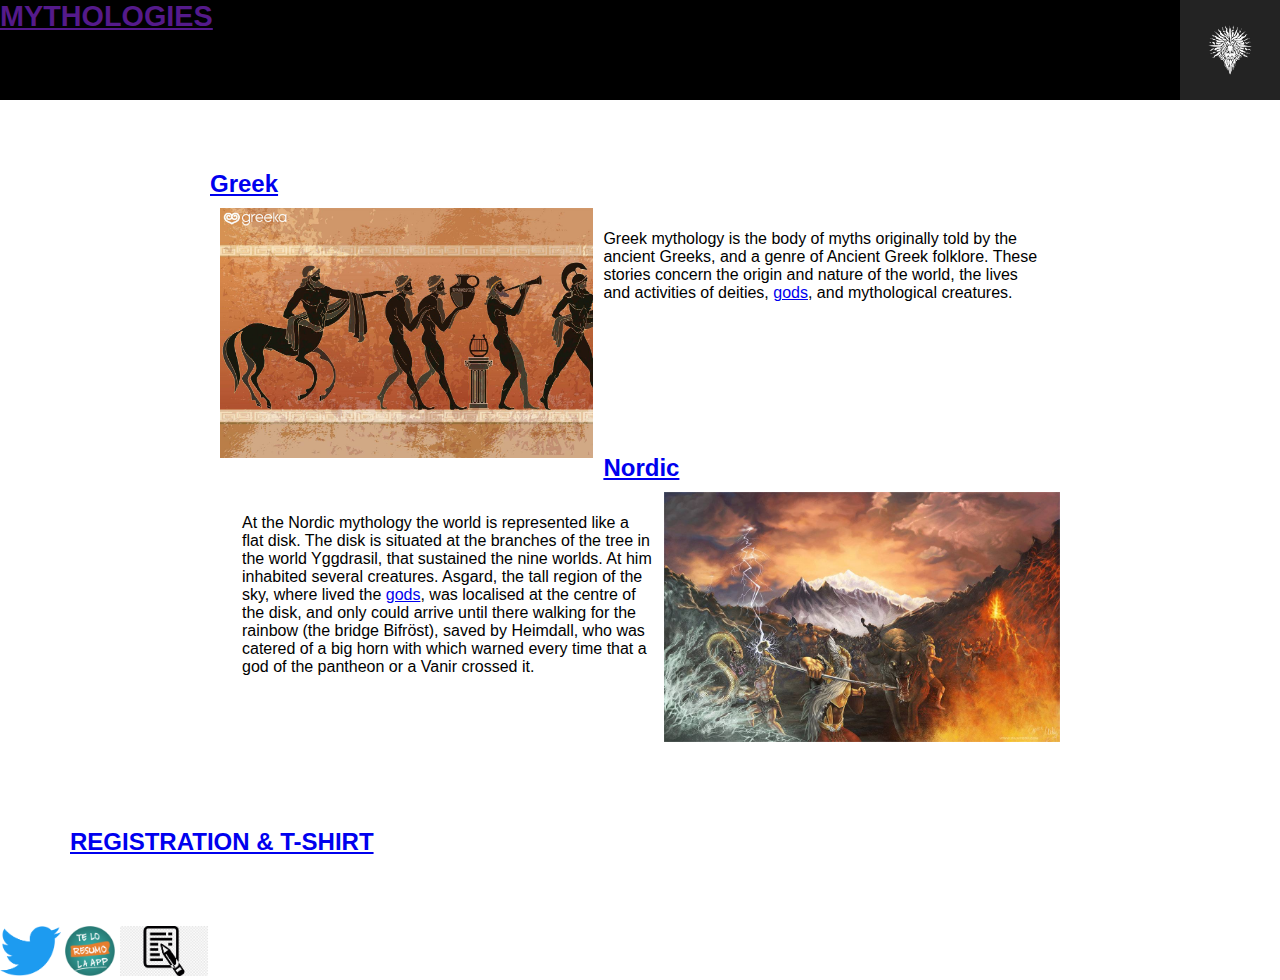
==== index.html @ 2fb1e30f "hola" ====
<!DOCTYPE html>
<html lang="en">

<head>
    <meta charset="utf-8">
    <title>MYTHOLOGIES</title>
    <link href="CSS/style.css" type="text/css" rel="stylesheet">
</head>

<body>
    <header>
        <h1><a href="">MYTHOLOGIES</a></h1>
        <img src="IMAGES/logo.jpg" class="logo">
    </header>
    <article>
        <section>
            <h2><a href="GREEK/greek.html">Greek</a></h2>
            
            <img src="IMAGES/indexGreek.jpg" class="imagesIndexGreek">
            
            <p>Greek mythology is the body of myths originally told by the ancient Greeks, and a genre of Ancient Greek
                folklore. These stories concern the origin and nature of the world, the lives and activities of deities,
                <a href="GREEK/godsGreek.html">gods</a>, and mythological creatures.
        </section>
        <section>
            <h2><a href="NORDIC/nordic.html">Nordic</a></h2>

            <img src="IMAGES/indexNordic.jpg" class="imagesIndexNordic">
            <p>At the Nordic mythology the world is represented like a flat disk. The disk is situated at the branches
                of the tree in the world Yggdrasil, that sustained the nine worlds. At him inhabited several creatures.
                Asgard, the tall region of the sky, where lived the <a href="NORDIC/godsNordic.html">gods</a>, was
                localised at the centre of the disk, and
                only could arrive until there walking for the rainbow (the bridge Bifröst), saved by Heimdall, who was
                catered of a big horn with which warned every time that a god of the pantheon or a Vanir crossed it.</p>
        </section>       
    </article>
    <section>
        <h2><a href="registration.html">REGISTRATION & T-SHIRT</a></h2>
        
    </section>
    <footer>
            <img src="IMAGES/twiterColaborador.jpg" class="fotosColab">
            <img src="IMAGES/teloresumoColaborador.png" class="fotosColab">
            <img src="IMAGES/escrituraColaborador.png" class="fotosColab">
    </footer>
</body>

</html>
---- CSS/style.css ----
*{
    margin: 0;
    padding: 0;
}

body{
    margin: 0 auto;
    font-family: 'Roboto', sans-serif;
}
p{
    padding: 15px;
    margin: 17px;
}


nav a{
    text-decoration: none;
}


ul{
    list-style: none;
}

h1{
    font-size: 1.8rem;
    text-align: center; 
    display: inline-block;
}

  
header img {
    height: 40px;
  
  }
header{
    background-color: black;
    height: 100px;
}
.logo{
    float: right;
    height: 100px;
}

.imagesIndexGreek{
    height: 250px;
    float: left;
    padding: 10px;
}

.imagesIndexNordic{
    height: 250px;
    float: right;
    padding: 10px;
}

.fotosColab{
    height: 50px;
}

.greekphoto{
    height: 250px;
}

.godsgreeks{
    height: 500px;
    padding: 10px;
}

.nordicphoto{
    height: 250px;
}

.godsnordic{
    height: 250px;
}

article{
    width: 1000px;
    margin: 0 auto;
}

section{
    margin: 20px;
    padding: 50px;
}
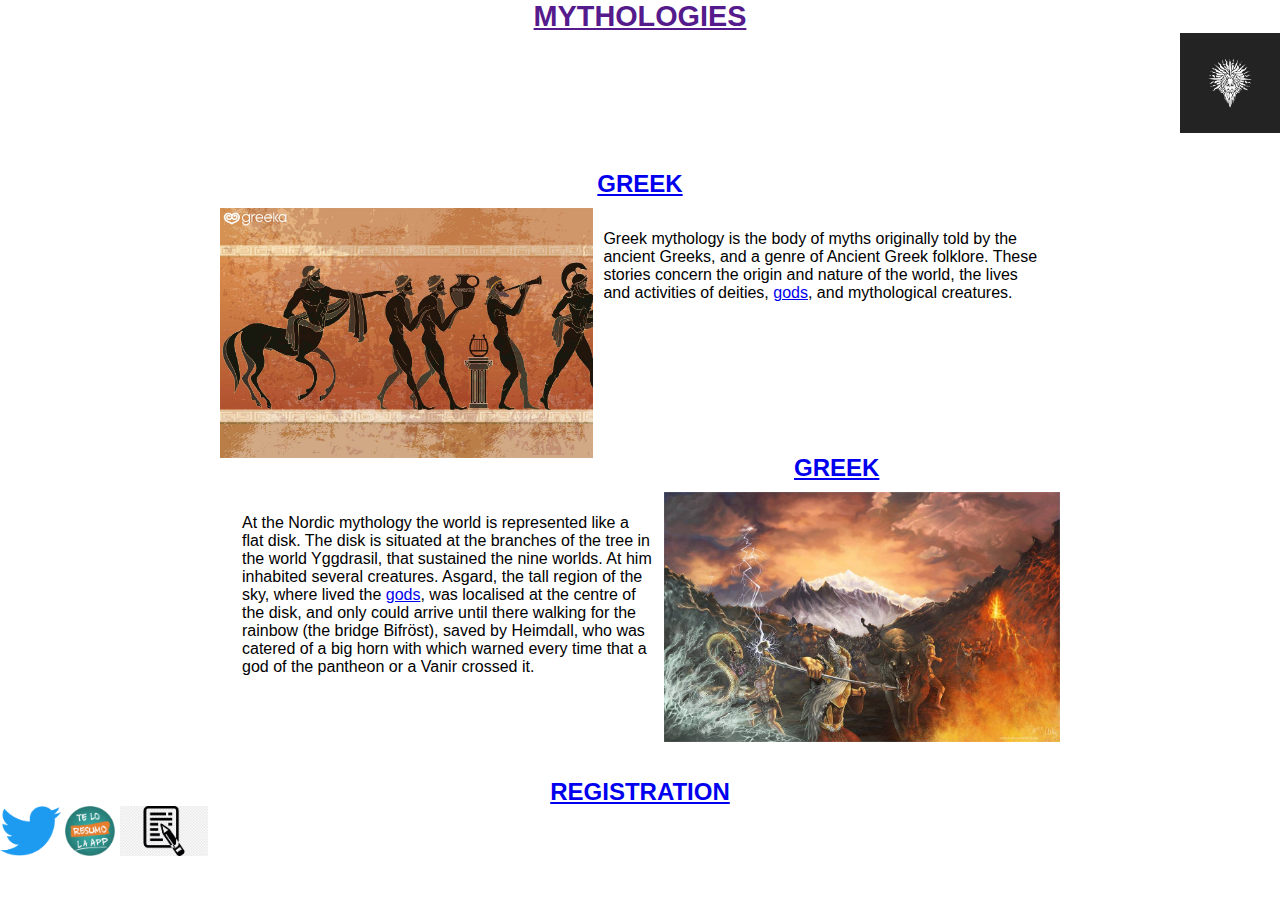
==== commit 5d8f5b70: "hola" ====
--- a/index.html
+++ b/index.html
@@ -14,7 +14,7 @@
     </header>
     <article>
         <section>
-            <h2><a href="GREEK/greek.html">Greek</a></h2>
+            <h2><a href="GREEK/greek.html">GREEK</a></h2>
             
             <img src="IMAGES/indexGreek.jpg" class="imagesIndexGreek">
             
@@ -23,7 +23,7 @@
                 <a href="GREEK/godsGreek.html">gods</a>, and mythological creatures.
         </section>
         <section>
-            <h2><a href="NORDIC/nordic.html">Nordic</a></h2>
+            <h2><a href="NORDIC/nordic.html" class="nordic">GREEK</a></h2>
 
             <img src="IMAGES/indexNordic.jpg" class="imagesIndexNordic">
             <p>At the Nordic mythology the world is represented like a flat disk. The disk is situated at the branches
@@ -34,11 +34,9 @@
                 catered of a big horn with which warned every time that a god of the pantheon or a Vanir crossed it.</p>
         </section>       
     </article>
-    <section>
-        <h2><a href="registration.html">REGISTRATION & T-SHIRT</a></h2>
-        
-    </section>
     <footer>
+        <h2><a href="registration.html">REGISTRATION</a></h2>
+
             <img src="IMAGES/twiterColaborador.jpg" class="fotosColab">
             <img src="IMAGES/teloresumoColaborador.png" class="fotosColab">
             <img src="IMAGES/escrituraColaborador.png" class="fotosColab">
--- a/CSS/style.css
+++ b/CSS/style.css
@@ -25,18 +25,39 @@
 h1{
     font-size: 1.8rem;
     text-align: center; 
-    display: inline-block;
 }
 
-  
-header img {
-    height: 40px;
-  
-  }
 header{
-    background-color: black;
     height: 100px;
 }
+
+header h1{
+    text-align: center;
+}
+
+nav {
+    text-align: center;
+    background-color: #000;
+    padding: .5em;
+  }
+  nav li{
+    display: inline;
+    padding: 150px;
+  }
+
+  nav a {
+    color: #fff;
+    text-decoration: none;
+  }
+
+.div-image-fondo-nordic{
+    background-image: url(../IMAGES/fondonordic.jpeg);
+}
+
+.div-image-fondo-greek{
+    background-image: url(../IMAGES/fondogreek.jpeg);
+}
+
 .logo{
     float: right;
     height: 100px;
@@ -75,6 +96,10 @@
     height: 250px;
 }
 
+h2{
+    text-align: center;
+}
+
 article{
     width: 1000px;
     margin: 0 auto;
@@ -83,4 +108,4 @@
 section{
     margin: 20px;
     padding: 50px;
-}
+}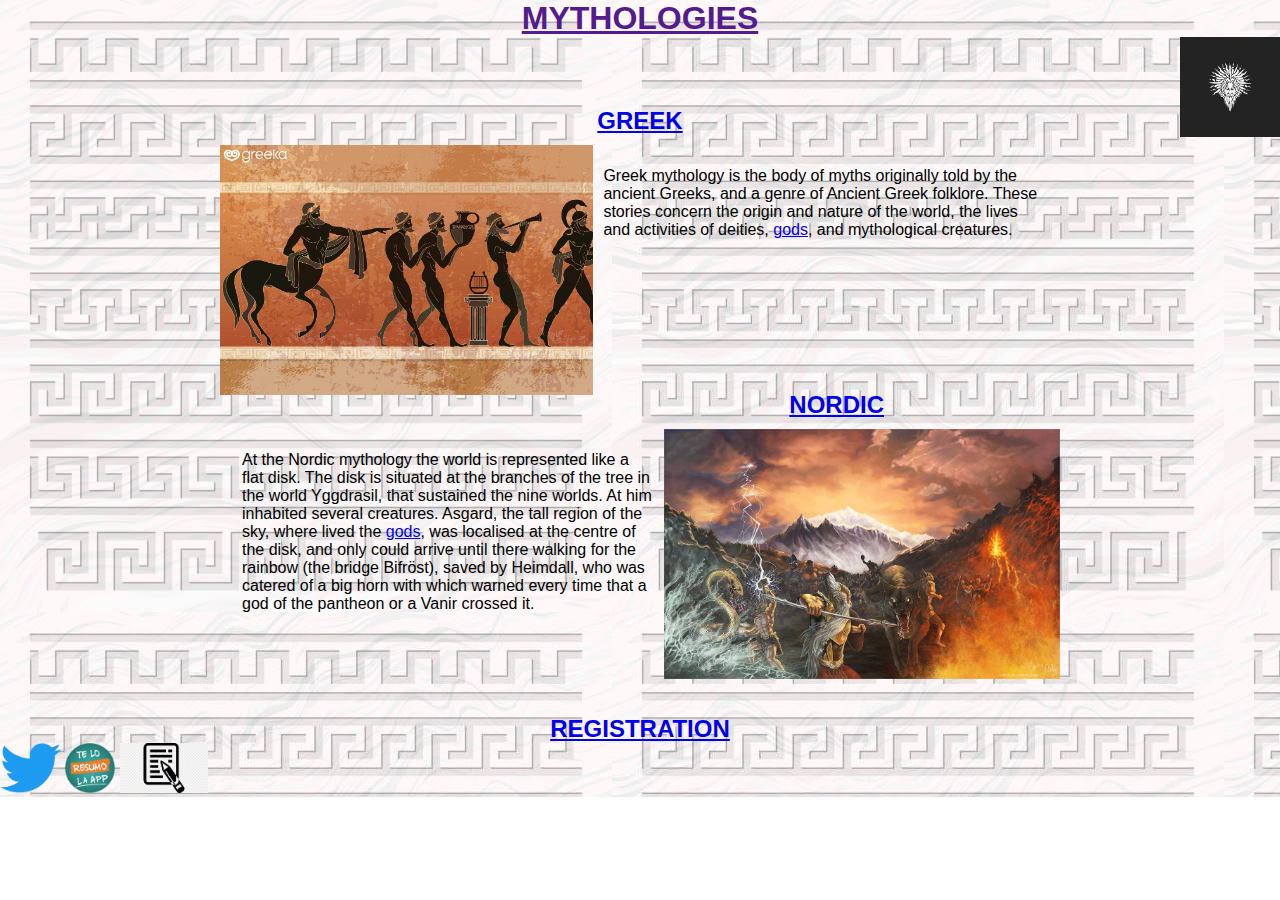
==== commit 2e9577eb: "hola" ====
--- a/index.html
+++ b/index.html
@@ -8,6 +8,7 @@
 </head>
 
 <body>
+    <div class="div-image-fondo-todo">
     <header>
         <h1><a href="">MYTHOLOGIES</a></h1>
         <img src="IMAGES/logo.jpg" class="logo">
@@ -23,7 +24,7 @@
                 <a href="GREEK/godsGreek.html">gods</a>, and mythological creatures.
         </section>
         <section>
-            <h2><a href="NORDIC/nordic.html" class="nordic">GREEK</a></h2>
+            <h2><a href="NORDIC/nordic.html" class="nordic">NORDIC</a></h2>
 
             <img src="IMAGES/indexNordic.jpg" class="imagesIndexNordic">
             <p>At the Nordic mythology the world is represented like a flat disk. The disk is situated at the branches
@@ -41,6 +42,7 @@
             <img src="IMAGES/teloresumoColaborador.png" class="fotosColab">
             <img src="IMAGES/escrituraColaborador.png" class="fotosColab">
     </footer>
+    </div>
 </body>
 
 </html>--- a/CSS/style.css
+++ b/CSS/style.css
@@ -4,14 +4,13 @@
 }
 
 body{
-    margin: 0 auto;
     font-family: 'Roboto', sans-serif;
 }
+
 p{
     padding: 15px;
     margin: 17px;
 }
-
 
 nav a{
     text-decoration: none;
@@ -23,38 +22,41 @@
 }
 
 h1{
-    font-size: 1.8rem;
     text-align: center; 
 }
 
-header{
-    height: 100px;
-}
 
 header h1{
     text-align: center;
 }
 
 nav {
+    font-size: 1.3rem;
     text-align: center;
-    background-color: #000;
     padding: .5em;
-  }
-  nav li{
+    margin:  5px 170px;
+
+}
+
+nav li{
     display: inline;
-    padding: 150px;
-  }
+    padding: 20px 100px;
+}
 
-  nav a {
-    color: #fff;
-    text-decoration: none;
-  }
+nav a {
+    color: black;
+    text-decoration: solid;
+}
 
 .div-image-fondo-nordic{
     background-image: url(../IMAGES/fondonordic.jpeg);
 }
 
 .div-image-fondo-greek{
+    background-image: url(../IMAGES/fondogreek.jpeg);
+}
+
+.div-image-fondo-todo{
     background-image: url(../IMAGES/fondogreek.jpeg);
 }
 
@@ -80,20 +82,32 @@
 }
 
 .greekphoto{
-    height: 250px;
+    height: 280px;
+    display: block;
+    margin-left: auto;
+    margin-right: auto;
 }
 
 .godsgreeks{
     height: 500px;
-    padding: 10px;
+    padding: 30px;
+    display: block;
+    margin-left: auto;
+    margin-right: auto;
 }
 
 .nordicphoto{
-    height: 250px;
+    height: 280px;
+    display: block;
+    margin-left: auto;
+    margin-right: auto;
 }
 
 .godsnordic{
     height: 250px;
+    display: block;
+    margin-left: auto;
+    margin-right: auto;
 }
 
 h2{
@@ -108,4 +122,38 @@
 section{
     margin: 20px;
     padding: 50px;
+}
+
+.fondonordic{
+    background-color: #fff;
+}
+
+table, th, td{
+    text-align: center;
+    border-collapse: collapse;
+    border: 2px solid;
+}
+
+th{
+    padding: 10px 10px;
+    padding-bottom: 12px;
+    background-color: #f5f36f98;
+}
+
+td{
+    padding: 7px 7px;
+    padding-bottom: 12px;
+    background-color:#f02b5cb2;
+}
+
+table{
+    float: center;
+}
+
+.hellenicname{
+    background-color: #e05947b2;
+}
+
+.attribution{
+    background-color: #ff000088;
 }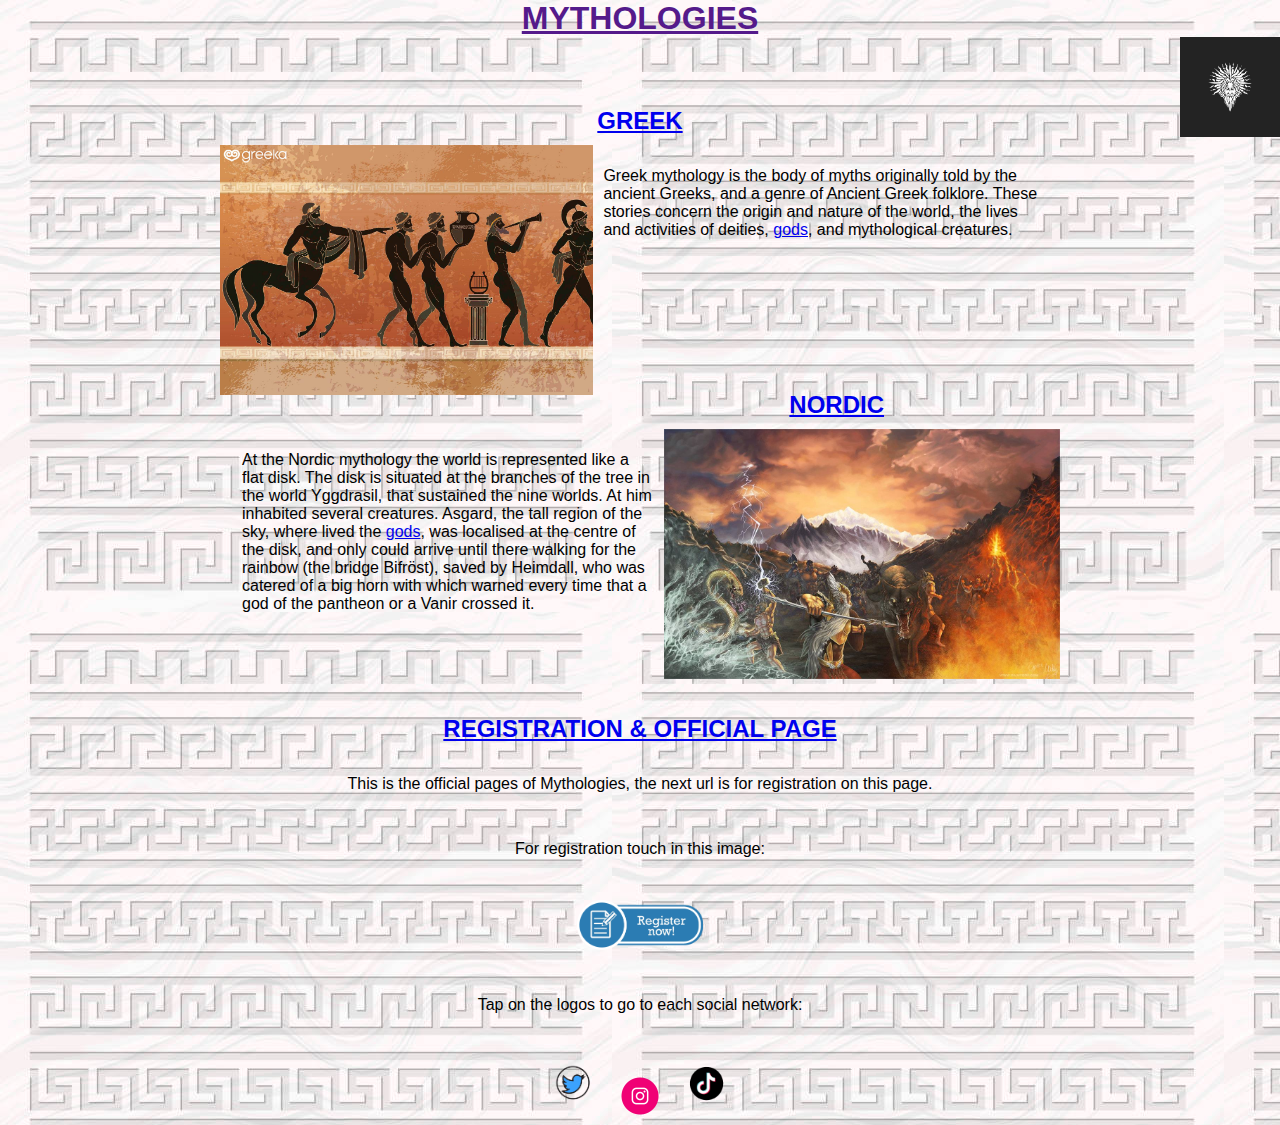
==== commit f994c230: "hola" ====
--- a/index.html
+++ b/index.html
@@ -9,40 +9,51 @@
 
 <body>
     <div class="div-image-fondo-todo">
-    <header>
-        <h1><a href="">MYTHOLOGIES</a></h1>
-        <img src="IMAGES/logo.jpg" class="logo">
-    </header>
-    <article>
-        <section>
-            <h2><a href="GREEK/greek.html">GREEK</a></h2>
-            
-            <img src="IMAGES/indexGreek.jpg" class="imagesIndexGreek">
-            
-            <p>Greek mythology is the body of myths originally told by the ancient Greeks, and a genre of Ancient Greek
-                folklore. These stories concern the origin and nature of the world, the lives and activities of deities,
-                <a href="GREEK/godsGreek.html">gods</a>, and mythological creatures.
-        </section>
-        <section>
-            <h2><a href="NORDIC/nordic.html" class="nordic">NORDIC</a></h2>
+        <header>
+            <h1><a href="">MYTHOLOGIES</a></h1>
+            <img src="IMAGES/logo.jpg" class="logo">
+        </header>
+        <article>
+            <section>
+                <h2><a href="GREEK/greek.html">GREEK</a></h2>
 
-            <img src="IMAGES/indexNordic.jpg" class="imagesIndexNordic">
-            <p>At the Nordic mythology the world is represented like a flat disk. The disk is situated at the branches
-                of the tree in the world Yggdrasil, that sustained the nine worlds. At him inhabited several creatures.
-                Asgard, the tall region of the sky, where lived the <a href="NORDIC/godsNordic.html">gods</a>, was
-                localised at the centre of the disk, and
-                only could arrive until there walking for the rainbow (the bridge Bifröst), saved by Heimdall, who was
-                catered of a big horn with which warned every time that a god of the pantheon or a Vanir crossed it.</p>
-        </section>       
-    </article>
-    <footer>
-        <h2><a href="registration.html">REGISTRATION</a></h2>
+                <img src="IMAGES/indexGreek.jpg" class="imagesIndexGreek">
 
-            <img src="IMAGES/twiterColaborador.jpg" class="fotosColab">
-            <img src="IMAGES/teloresumoColaborador.png" class="fotosColab">
-            <img src="IMAGES/escrituraColaborador.png" class="fotosColab">
-    </footer>
-    </div>
+                <p>Greek mythology is the body of myths originally told by the ancient Greeks, and a genre of Ancient
+                    Greek
+                    folklore. These stories concern the origin and nature of the world, the lives and activities of
+                    deities,
+                    <a href="GREEK/godsGreek.html">gods</a>, and mythological creatures.
+            </section>
+            <section>
+                <h2><a href="NORDIC/nordic.html" class="nordic">NORDIC</a></h2>
+
+                <img src="IMAGES/indexNordic.jpg" class="imagesIndexNordic">
+                <p>At the Nordic mythology the world is represented like a flat disk. The disk is situated at the
+                    branches
+                    of the tree in the world Yggdrasil, that sustained the nine worlds. At him inhabited several
+                    creatures.
+                    Asgard, the tall region of the sky, where lived the <a href="NORDIC/godsNordic.html">gods</a>, was
+                    localised at the centre of the disk, and
+                    only could arrive until there walking for the rainbow (the bridge Bifröst), saved by Heimdall, who
+                    was
+                    catered of a big horn with which warned every time that a god of the pantheon or a Vanir crossed it.
+                </p>
+            </section>
+        </article>
+        <footer>
+            <h2><a href="registration.html">REGISTRATION & OFFICIAL PAGE</a></h2>
+            <p>This is the official pages of Mythologies, the next url is for registration on this page.</p>
+            <p>For registration touch in this image: </p>
+            <a href="registration.html"><img src="IMAGES/4.gif" class="fotosRegistro"></a>
+            <div>
+            <p>Tap on the logos to go to each social network:</p>
+                <a href="https://twitter.com/MythologiesEFR"><img src="IMAGES/2.webp" class="fotosTwiter"></a>
+                <a href="https://twitter.com/MythologiesEFR"><img src="IMAGES/1.webp" class="fotosInsta"></a>
+                <a href="https://twitter.com/MythologiesEFR"></a><img src="IMAGES/3.gif" class="fotosTwiter">
+            </div>
+
+        </footer>
 </body>
 
 </html>--- a/CSS/style.css
+++ b/CSS/style.css
@@ -77,7 +77,17 @@
     padding: 10px;
 }
 
-.fotosColab{
+.fotosTwiter{
+    height: 75px;
+}
+
+.fotosRegistro{
+    padding: 10px;
+    height: 50px;
+    
+}
+
+.fotosInsta{
     height: 50px;
 }
 
@@ -156,4 +166,8 @@
 
 .attribution{
     background-color: #ff000088;
+}
+
+footer{
+    text-align: center;
 }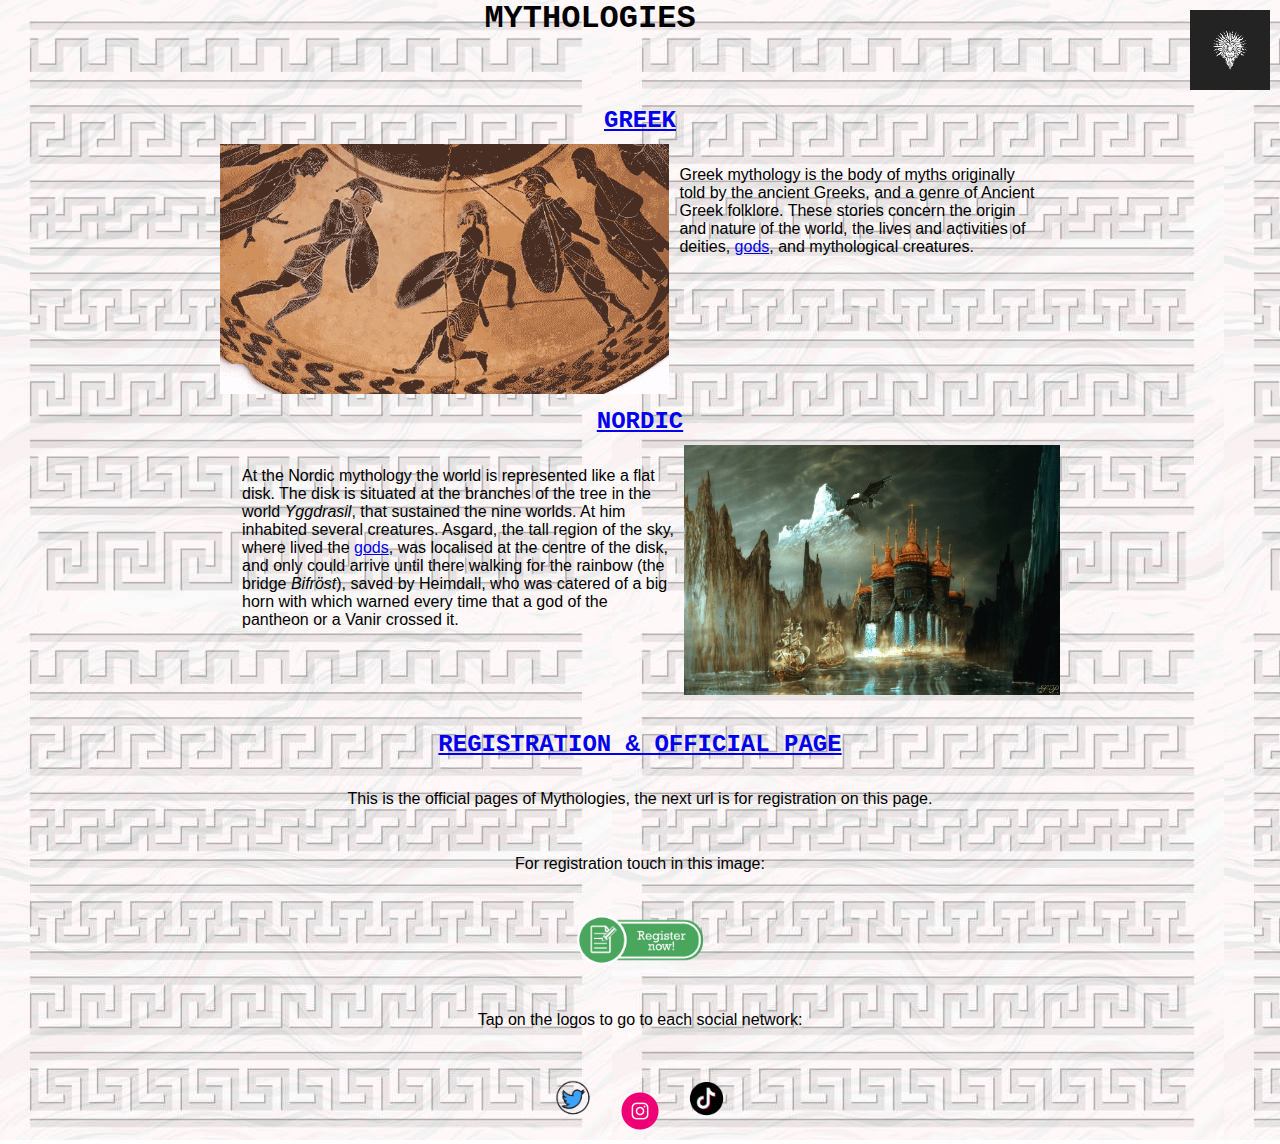
==== commit 93aff5b3: "hola" ====
--- a/index.html
+++ b/index.html
@@ -9,15 +9,16 @@
 
 <body>
     <div class="div-image-fondo-todo">
+    <img src="IMAGES/logo.jpg" class="logo">
         <header>
-            <h1><a href="">MYTHOLOGIES</a></h1>
-            <img src="IMAGES/logo.jpg" class="logo">
+            <h1><a>MYTHOLOGIES</a></h1>
+
         </header>
         <article>
             <section>
                 <h2><a href="GREEK/greek.html">GREEK</a></h2>
 
-                <img src="IMAGES/indexGreek.jpg" class="imagesIndexGreek">
+                <img src="IMAGES/provagifindex.gif" class="imagesIndexGreek">
 
                 <p>Greek mythology is the body of myths originally told by the ancient Greeks, and a genre of Ancient
                     Greek
@@ -28,14 +29,13 @@
             <section>
                 <h2><a href="NORDIC/nordic.html" class="nordic">NORDIC</a></h2>
 
-                <img src="IMAGES/indexNordic.jpg" class="imagesIndexNordic">
+                <img src="IMAGES/provafigindex2.gif" class="imagesIndexNordic">
                 <p>At the Nordic mythology the world is represented like a flat disk. The disk is situated at the
-                    branches
-                    of the tree in the world Yggdrasil, that sustained the nine worlds. At him inhabited several
+                    branches of the tree in the world <i>Yggdrasil</i>, that sustained the nine worlds. At him inhabited several
                     creatures.
                     Asgard, the tall region of the sky, where lived the <a href="NORDIC/godsNordic.html">gods</a>, was
                     localised at the centre of the disk, and
-                    only could arrive until there walking for the rainbow (the bridge Bifröst), saved by Heimdall, who
+                    only could arrive until there walking for the rainbow (the bridge <i>Bifröst</i>), saved by Heimdall, who
                     was
                     catered of a big horn with which warned every time that a god of the pantheon or a Vanir crossed it.
                 </p>
@@ -48,9 +48,9 @@
             <a href="registration.html"><img src="IMAGES/4.gif" class="fotosRegistro"></a>
             <div>
             <p>Tap on the logos to go to each social network:</p>
-                <a href="https://twitter.com/MythologiesEFR"><img src="IMAGES/2.webp" class="fotosTwiter"></a>
-                <a href="https://twitter.com/MythologiesEFR"><img src="IMAGES/1.webp" class="fotosInsta"></a>
-                <a href="https://twitter.com/MythologiesEFR"></a><img src="IMAGES/3.gif" class="fotosTwiter">
+                <a href="https://twitter.com/MythologiesEFR"><img src="IMAGES/1.webp" class="fotosTwiter"></a>
+                <a href="https://instagram.com/mythologiesefr"><img src="IMAGES/2.gif" class="fotosInsta"></a>
+                <a href="https://www.tiktok.com/@mythologiesefr?is_from_webapp=1&sender_device=pc"><img src="IMAGES/3.gif" class="fotosTwiter"></a>
             </div>
 
         </footer>
--- a/CSS/style.css
+++ b/CSS/style.css
@@ -10,10 +10,7 @@
 p{
     padding: 15px;
     margin: 17px;
-}
-
-nav a{
-    text-decoration: none;
+    font-family: 'Anton', sans-serif;
 }
 
 
@@ -22,20 +19,29 @@
 }
 
 h1{
-    text-align: center; 
-}
-
-
-header h1{
-    text-align: center;
-}
-
+    text-align: center;
+    font-family: 'Martian Mono', monospace;
+}
+
+h2{
+    text-align: center;
+    font-family: 'Martian Mono', monospace;
+}
+
+h3{
+font-family: 'Markazi Text', serif;
+}
 nav {
     font-size: 1.3rem;
     text-align: center;
     padding: .5em;
-    margin:  5px 170px;
-
+    margin:  5px 320px;
+}
+
+nav #fondonordic{
+    border-width: 3px;
+    border-style: solid;
+    border-color: rgb(0, 0, 0);
 }
 
 nav li{
@@ -60,9 +66,13 @@
     background-image: url(../IMAGES/fondogreek.jpeg);
 }
 
+/*TOTES LES IMAGES */
 .logo{
     float: right;
-    height: 100px;
+    display: flex;
+    height: 80px;
+    margin: 10px 10px;
+    flex-flow: row wrap;
 }
 
 .imagesIndexGreek{
@@ -96,6 +106,9 @@
     display: block;
     margin-left: auto;
     margin-right: auto;
+    border-width: 3px;
+    border-style: solid;
+    border-color: rgb(0, 0, 0);
 }
 
 .godsgreeks{
@@ -104,6 +117,7 @@
     display: block;
     margin-left: auto;
     margin-right: auto;
+    
 }
 
 .nordicphoto{
@@ -111,6 +125,9 @@
     display: block;
     margin-left: auto;
     margin-right: auto;
+    border-width: 3px;
+    border-style: solid;
+    border-color: rgb(0, 0, 0);
 }
 
 .godsnordic{
@@ -118,10 +135,9 @@
     display: block;
     margin-left: auto;
     margin-right: auto;
-}
-
-h2{
-    text-align: center;
+    border-width: 3px;
+    border-style: solid;
+    border-color: rgb(0, 0, 0);
 }
 
 article{
@@ -134,8 +150,12 @@
     padding: 50px;
 }
 
+
 .fondonordic{
     background-color: #fff;
+    border-width: 3px;
+    border-style: solid;
+    border-color: rgb(0, 0, 0);
 }
 
 table, th, td{
@@ -168,6 +188,22 @@
     background-color: #ff000088;
 }
 
+main{
+    text-align: center;
+}
+
 footer{
     text-align: center;
-}+}
+
+.fondoregistre{
+    border-width: 3px;
+    border-style: solid;
+    border-color: rgb(0, 0, 0);
+    background-color: #fff;
+    margin: 10px 250px;
+}
+
+.bottons{
+    margin: 10px 250px;
+}
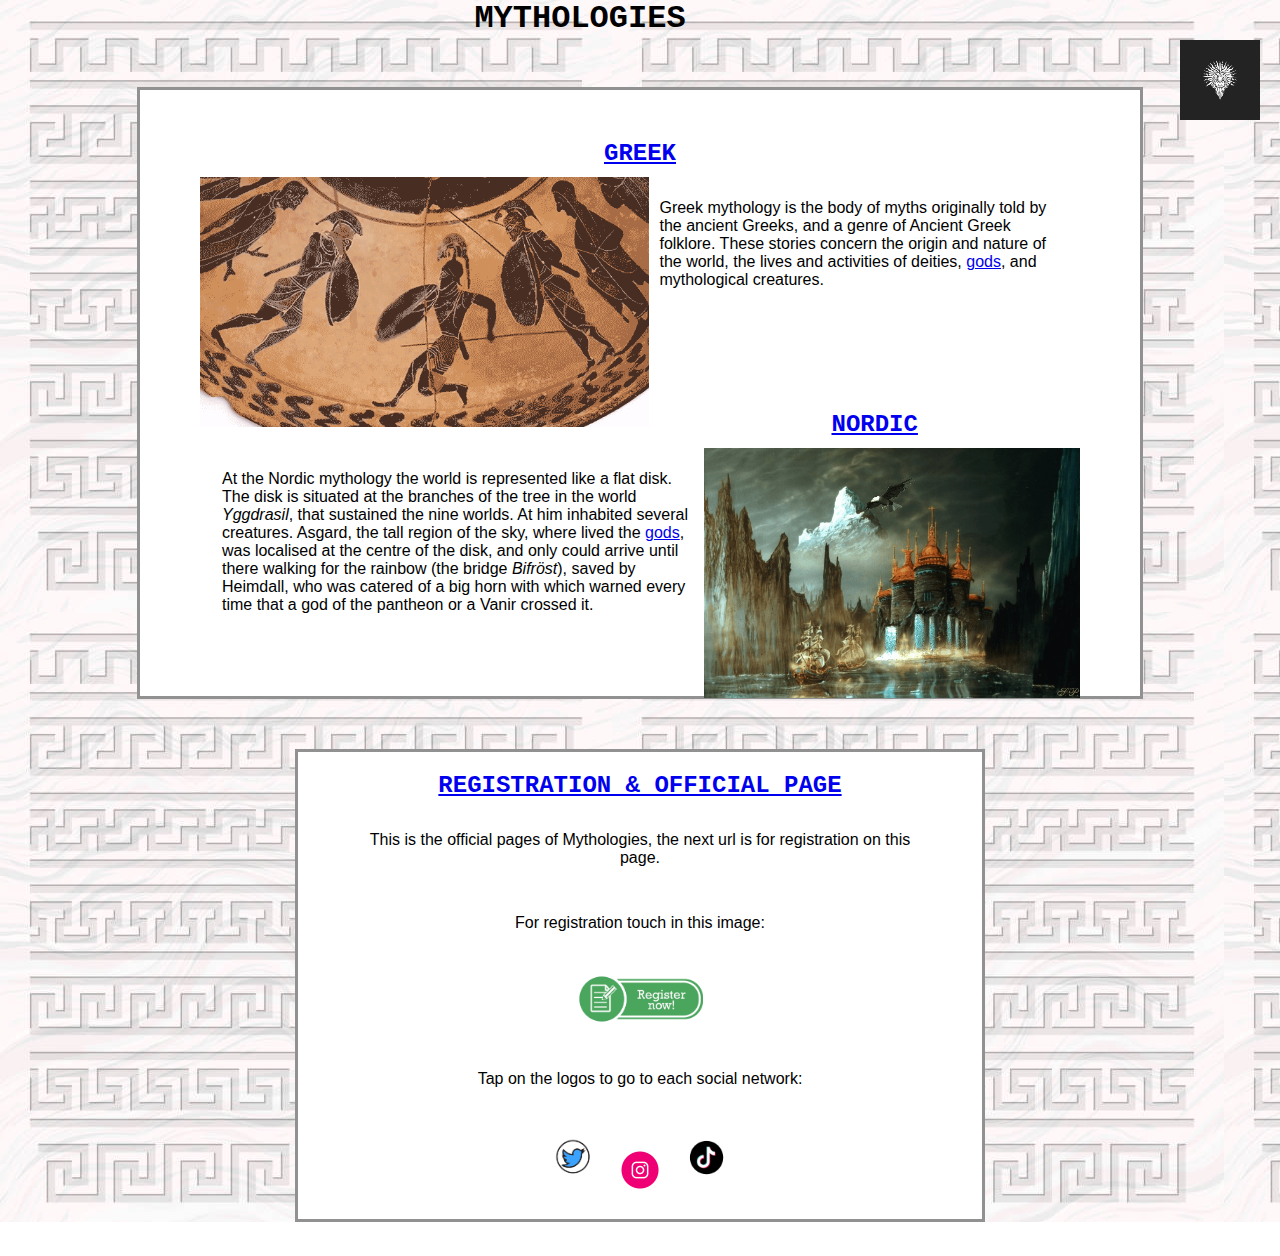
==== commit 7b01ce61: "hola" ====
--- a/index.html
+++ b/index.html
@@ -14,8 +14,8 @@
             <h1><a>MYTHOLOGIES</a></h1>
 
         </header>
-        <article>
-            <section>
+        <article class="fondogreek">
+            <section >
                 <h2><a href="GREEK/greek.html">GREEK</a></h2>
 
                 <img src="IMAGES/provagifindex.gif" class="imagesIndexGreek">
@@ -41,7 +41,7 @@
                 </p>
             </section>
         </article>
-        <footer>
+        <footer class="fondogreek">
             <h2><a href="registration.html">REGISTRATION & OFFICIAL PAGE</a></h2>
             <p>This is the official pages of Mythologies, the next url is for registration on this page.</p>
             <p>For registration touch in this image: </p>
--- a/CSS/style.css
+++ b/CSS/style.css
@@ -2,7 +2,7 @@
     margin: 0;
     padding: 0;
 }
-
+/*CLASES BASIQUES*/
 body{
     font-family: 'Roboto', sans-serif;
 }
@@ -13,24 +13,49 @@
     font-family: 'Anton', sans-serif;
 }
 
-
+article{
+    width: 1000px;
+    margin: 50px auto;
+}
+
+section{
+    margin: 10px;
+    padding: 40px;
+}
+
+main{
+    text-align: center;
+}
+
+footer{
+    text-align: center;
+    margin: 30px 295px;
+    padding: 20px;
+}
+/*FINAL CLASES BASIQUES*/
+
+
+
+
+/*TITULS*/
+h1, h2{
+    text-align: center;
+    font-family: 'Martian Mono', monospace;
+}
+
+h3{
+font-family: 'Markazi Text', serif;
+}
+/*FINAL DELS TITULS*/
+
+
+
+
+/*LLISTES*/
 ul{
     list-style: none;
 }
 
-h1{
-    text-align: center;
-    font-family: 'Martian Mono', monospace;
-}
-
-h2{
-    text-align: center;
-    font-family: 'Martian Mono', monospace;
-}
-
-h3{
-font-family: 'Markazi Text', serif;
-}
 nav {
     font-size: 1.3rem;
     text-align: center;
@@ -53,7 +78,12 @@
     color: black;
     text-decoration: solid;
 }
-
+/*FINAL LLISTES*/
+
+
+
+
+/*TOTES LES IMAGES */
 .div-image-fondo-nordic{
     background-image: url(../IMAGES/fondonordic.jpeg);
 }
@@ -66,13 +96,10 @@
     background-image: url(../IMAGES/fondogreek.jpeg);
 }
 
-/*TOTES LES IMAGES */
 .logo{
     float: right;
-    display: flex;
     height: 80px;
-    margin: 10px 10px;
-    flex-flow: row wrap;
+    margin: 40px 20px;
 }
 
 .imagesIndexGreek{
@@ -139,25 +166,44 @@
     border-style: solid;
     border-color: rgb(0, 0, 0);
 }
-
-article{
-    width: 1000px;
-    margin: 0 auto;
-}
-
-section{
-    margin: 20px;
-    padding: 50px;
-}
-
-
+/*FINAL IMAGES*/
+
+
+
+
+/*COLOR DE FONDOS Y BORDES*/
 .fondonordic{
     background-color: #fff;
     border-width: 3px;
     border-style: solid;
-    border-color: rgb(0, 0, 0);
-}
-
+    border-color: rgb(145, 145, 145);
+}
+
+.fondogreek{
+    background-color: #fff;
+    border-width: 3px;
+    border-style: solid;
+    border-color: rgb(145, 145, 145);
+
+}
+
+.fondoregistre{
+    border-width: 3px;
+    border-style: solid;
+    border-color: rgb(199, 196, 196);
+    background-color: #fff;
+    margin: 10px 250px;
+}
+
+.bottons{
+    margin: 10px 310px;
+}
+/*FINAL COLOR DE FONDOS Y BORDES*/
+
+
+
+
+/*TABLA DELS DEUS GREEKS*/
 table, th, td{
     text-align: center;
     border-collapse: collapse;
@@ -187,23 +233,4 @@
 .attribution{
     background-color: #ff000088;
 }
-
-main{
-    text-align: center;
-}
-
-footer{
-    text-align: center;
-}
-
-.fondoregistre{
-    border-width: 3px;
-    border-style: solid;
-    border-color: rgb(0, 0, 0);
-    background-color: #fff;
-    margin: 10px 250px;
-}
-
-.bottons{
-    margin: 10px 250px;
-}
+/*FINAL TABLA DELS DEUS GREEKS*/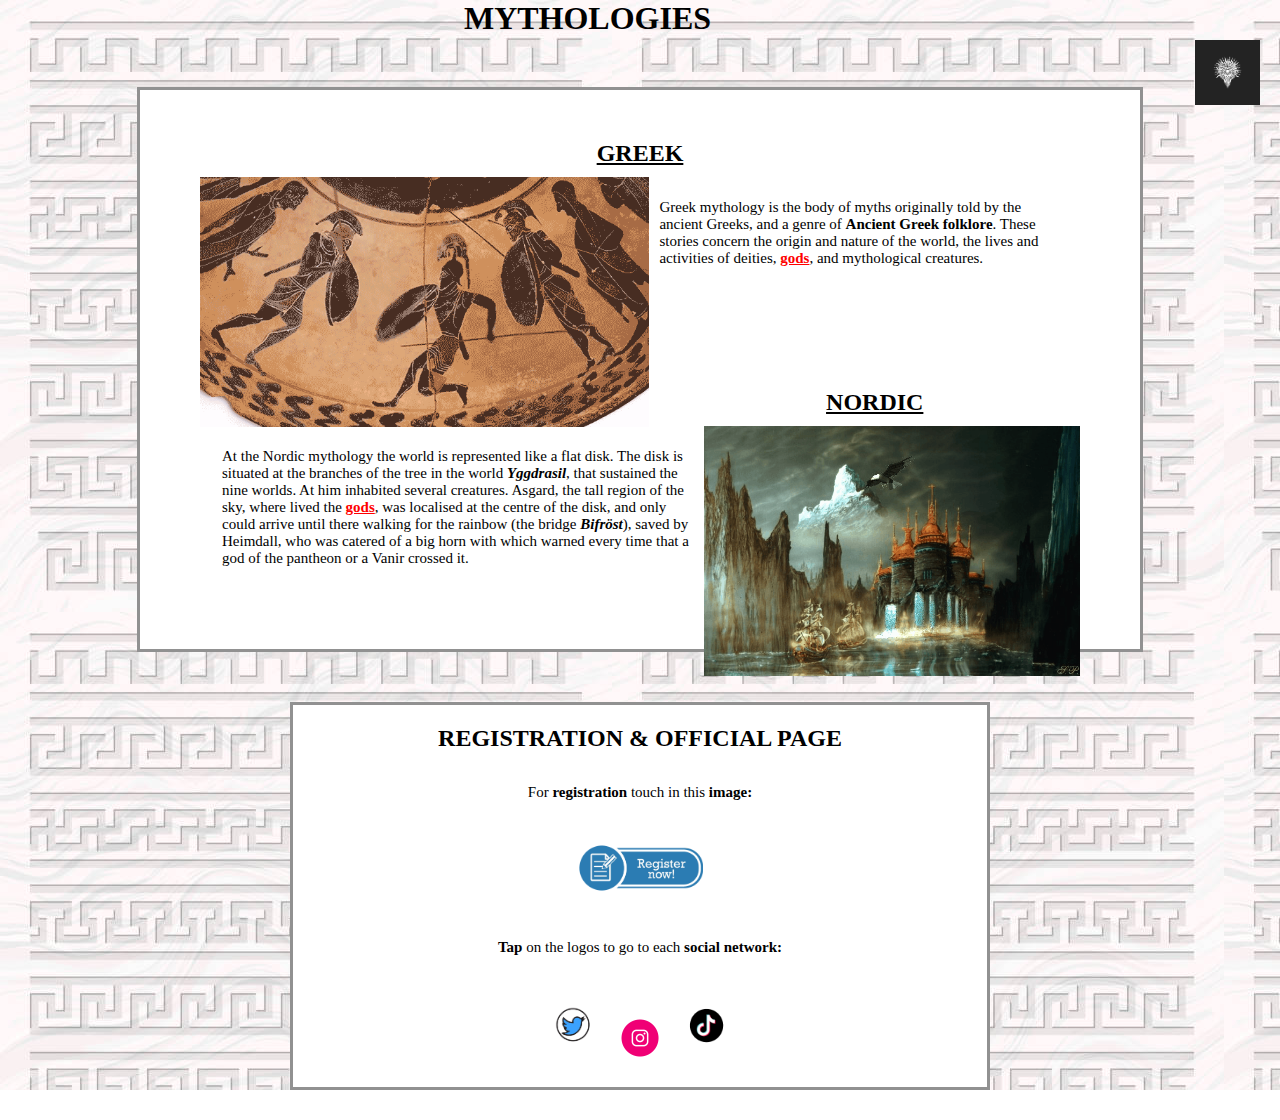
==== commit 1a1293b9: "final commit" ====
--- a/index.html
+++ b/index.html
@@ -9,48 +9,52 @@
 
 <body>
     <div class="div-image-fondo-todo">
-    <img src="IMAGES/logo.jpg" class="logo">
+        <img src="IMAGES/logo.jpg" class="logo">
         <header>
             <h1><a>MYTHOLOGIES</a></h1>
 
         </header>
-        <article class="fondogreek">
-            <section >
-                <h2><a href="GREEK/greek.html">GREEK</a></h2>
+        <article class="fondoinicio">
+            <section>
+                <h2><a href="GREEK/greek.html" class="coltitulos">GREEK</a></h2>
 
                 <img src="IMAGES/provagifindex.gif" class="imagesIndexGreek">
 
-                <p>Greek mythology is the body of myths originally told by the ancient Greeks, and a genre of Ancient
+                <p>Greek mythology is the body of myths originally told by the ancient Greeks, and a genre of <a class="negritapalabras">Ancient
                     Greek
-                    folklore. These stories concern the origin and nature of the world, the lives and activities of
+                    folklore</a>. These stories concern the origin and nature of the world, the lives and activities of
                     deities,
-                    <a href="GREEK/godsGreek.html">gods</a>, and mythological creatures.
+                    <a href="GREEK/godsGreek.html" class="colpalabras">gods</a>, and mythological creatures.
             </section>
             <section>
-                <h2><a href="NORDIC/nordic.html" class="nordic">NORDIC</a></h2>
+                <h2><a href="NORDIC/nordic.html" class="coltitulos">NORDIC</a></h2>
 
                 <img src="IMAGES/provafigindex2.gif" class="imagesIndexNordic">
                 <p>At the Nordic mythology the world is represented like a flat disk. The disk is situated at the
-                    branches of the tree in the world <i>Yggdrasil</i>, that sustained the nine worlds. At him inhabited several
+                    branches of the tree in the world <a class="negritapalabras"><i>Yggdrasil</i></a>, that sustained the nine worlds. At him inhabited
+                    several
                     creatures.
-                    Asgard, the tall region of the sky, where lived the <a href="NORDIC/godsNordic.html">gods</a>, was
+                    Asgard, the tall region of the sky, where lived the <a href="NORDIC/godsNordic.html"
+                        class="colpalabras">gods</a>, was
                     localised at the centre of the disk, and
-                    only could arrive until there walking for the rainbow (the bridge <i>Bifröst</i>), saved by Heimdall, who
+                    only could arrive until there walking for the rainbow (the bridge <a class="negritapalabras"><i>Bifröst</i></a>), saved by
+                    Heimdall, who
                     was
                     catered of a big horn with which warned every time that a god of the pantheon or a Vanir crossed it.
                 </p>
             </section>
         </article>
         <footer class="fondogreek">
-            <h2><a href="registration.html">REGISTRATION & OFFICIAL PAGE</a></h2>
-            <p>This is the official pages of Mythologies, the next url is for registration on this page.</p>
-            <p>For registration touch in this image: </p>
+            <h2><a class="coltitulos">REGISTRATION & OFFICIAL PAGE</a></h2>
+            <p>For <a class="negritapalabras">registration</a> touch in this <a class="negritapalabras">image:</a> </p>
             <a href="registration.html"><img src="IMAGES/4.gif" class="fotosRegistro"></a>
             <div>
-            <p>Tap on the logos to go to each social network:</p>
-                <a href="https://twitter.com/MythologiesEFR"><img src="IMAGES/1.webp" class="fotosTwiter"></a>
+                <p><a class="negritapalabras">Tap</a> on the logos to go to each <a class="negritapalabras">social
+                        network:</a></p>
+                <a href="https://twitter.com/MythologiesEFR"><img src="IMAGES/1.webp" class="fotosTwitter"></a>
                 <a href="https://instagram.com/mythologiesefr"><img src="IMAGES/2.gif" class="fotosInsta"></a>
-                <a href="https://www.tiktok.com/@mythologiesefr?is_from_webapp=1&sender_device=pc"><img src="IMAGES/3.gif" class="fotosTwiter"></a>
+                <a href="https://www.tiktok.com/@mythologiesefr?is_from_webapp=1&sender_device=pc"><img
+                        src="IMAGES/3.gif" class="fotosTwitter"></a>
             </div>
 
         </footer>
--- a/CSS/style.css
+++ b/CSS/style.css
@@ -2,15 +2,13 @@
     margin: 0;
     padding: 0;
 }
+
 /*CLASES BASIQUES*/
-body{
-    font-family: 'Roboto', sans-serif;
-}
-
 p{
     padding: 15px;
     margin: 17px;
-    font-family: 'Anton', sans-serif;
+    font-size: 15px;
+    font-family: 'Bebas Neue';
 }
 
 article{
@@ -29,9 +27,10 @@
 
 footer{
     text-align: center;
-    margin: 30px 295px;
+    margin: 30px 290px;
     padding: 20px;
 }
+
 /*FINAL CLASES BASIQUES*/
 
 
@@ -40,11 +39,11 @@
 /*TITULS*/
 h1, h2{
     text-align: center;
-    font-family: 'Martian Mono', monospace;
+    font-family: 'Zen Dots';
 }
 
 h3{
-font-family: 'Markazi Text', serif;
+    font-family: 'Anton', sans-serif;
 }
 /*FINAL DELS TITULS*/
 
@@ -59,8 +58,8 @@
 nav {
     font-size: 1.3rem;
     text-align: center;
-    padding: .5em;
-    margin:  5px 320px;
+    padding: 10px;
+    margin:  20px 290px;
 }
 
 nav #fondonordic{
@@ -98,7 +97,7 @@
 
 .logo{
     float: right;
-    height: 80px;
+    height: 65px;
     margin: 40px 20px;
 }
 
@@ -114,7 +113,7 @@
     padding: 10px;
 }
 
-.fotosTwiter{
+.fotosTwitter{
     height: 75px;
 }
 
@@ -180,19 +179,26 @@
 }
 
 .fondogreek{
+    
     background-color: #fff;
     border-width: 3px;
     border-style: solid;
     border-color: rgb(145, 145, 145);
-
+}
+
+.fondoinicio{
+    background-color: #fff;
+    border-width: 3px;
+    border-style: solid;
+    border-color: rgb(145, 145, 145);
 }
 
 .fondoregistre{
     border-width: 3px;
     border-style: solid;
     border-color: rgb(199, 196, 196);
-    background-color: #fff;
-    margin: 10px 250px;
+    background-color: rgb(255, 255, 255);
+    margin: 10px 290px;
 }
 
 .bottons{
@@ -204,6 +210,9 @@
 
 
 /*TABLA DELS DEUS GREEKS*/
+table{
+    margin: 0px 150px;
+}
 table, th, td{
     text-align: center;
     border-collapse: collapse;
@@ -222,10 +231,6 @@
     background-color:#f02b5cb2;
 }
 
-table{
-    float: center;
-}
-
 .hellenicname{
     background-color: #e05947b2;
 }
@@ -233,4 +238,55 @@
 .attribution{
     background-color: #ff000088;
 }
-/*FINAL TABLA DELS DEUS GREEKS*/+/*FINAL TABLA DELS DEUS GREEKS*/
+
+
+
+
+/*TIPOS DE LETRA*/
+.coltitulos{
+    color: black;
+}
+
+.colpalabras{
+    color: rgb(255, 0, 0);
+    font-weight: bolder;
+
+}
+
+.collinks{
+    color: rgb(0, 140, 255);
+    font-weight: bolder;
+
+}
+
+.negritapalabras{
+    font-weight: bolder;
+
+}
+
+h3{
+    color: #E05847;
+}
+/*FINAL TIPOS DE LETRA*/
+
+
+
+/*AMPLIACION FOTOS/TEXTO*/
+footer a img:hover{
+    height: 90px;
+}
+
+article section h2:hover{
+    font-size: 30px;
+}
+
+article section p a:hover{
+    font-size: 17px
+}
+
+article section h3:hover{
+    font-size: 23px;
+    color: #a81057;
+}
+/*FINAL AMPLIACION FOTOS/TEXTO*/
